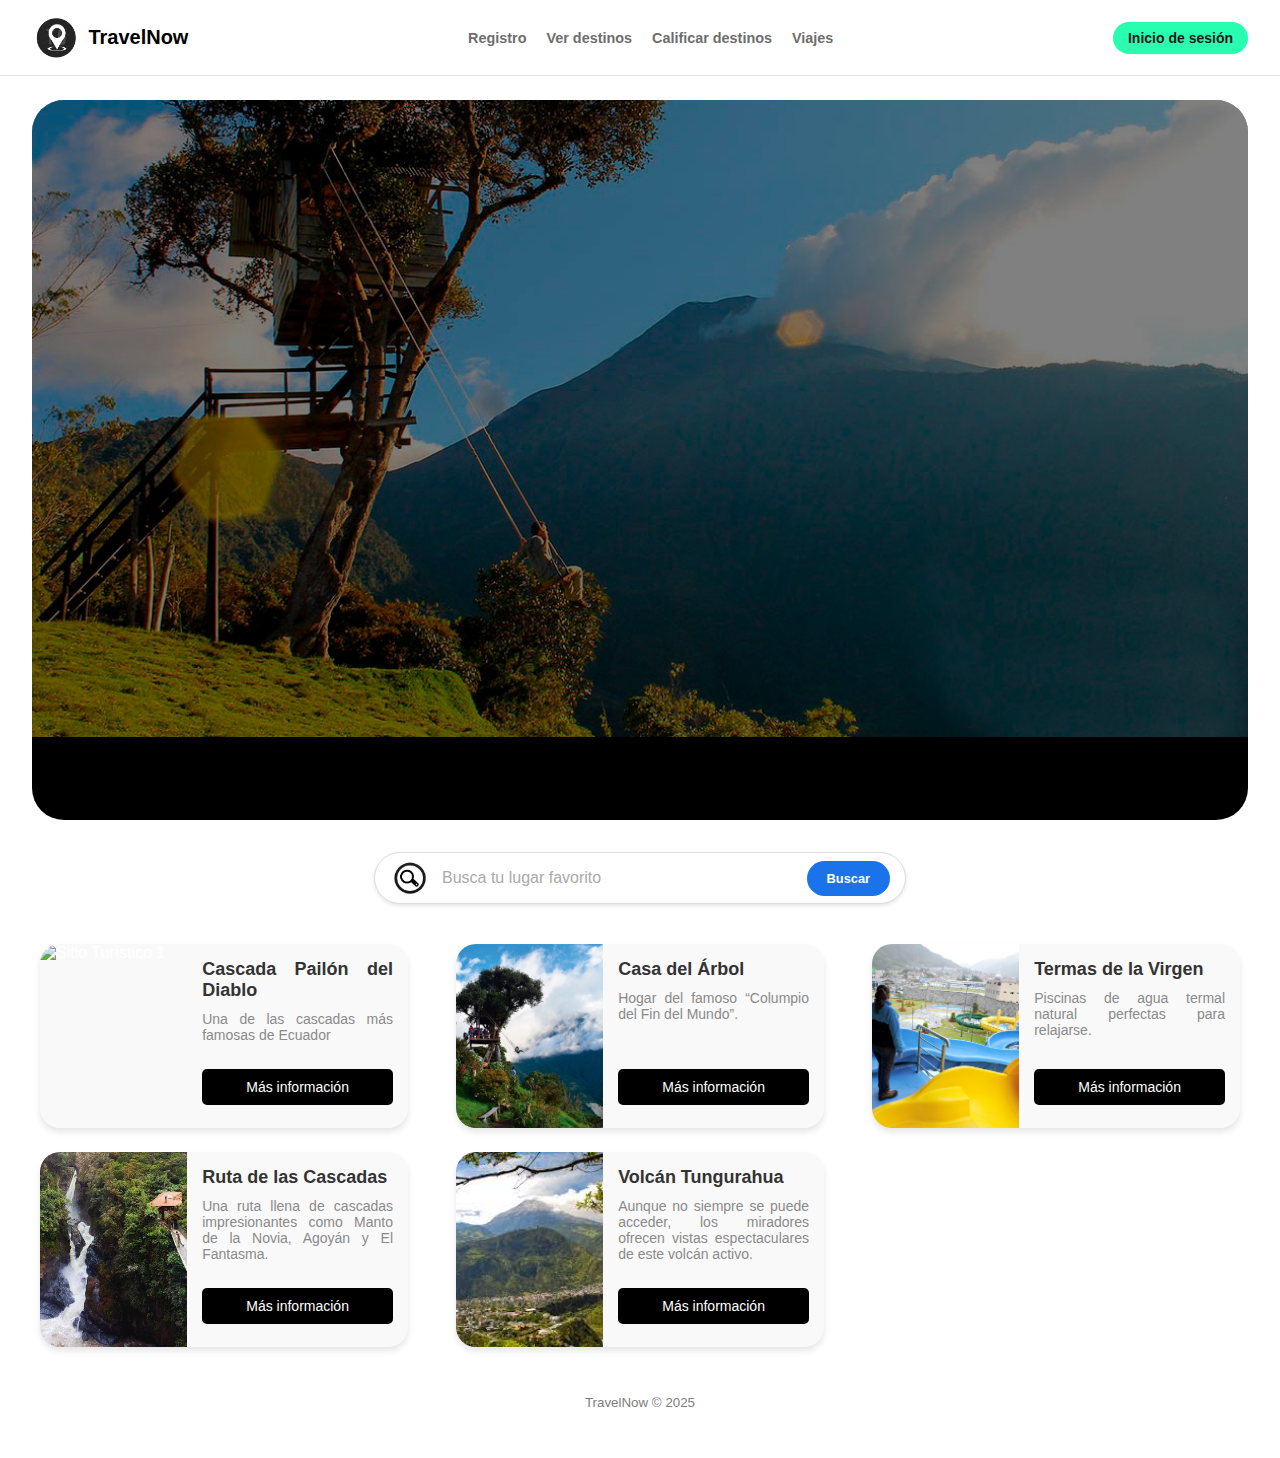
==== index.html @ 1797c6ad "add /admin, change styles" ====
<!DOCTYPE html>
<html lang="es">
  <head>
    <meta charset="UTF-8" />
    <meta name="viewport" content="width=device-width, initial-scale=1.0" />
    <title>TravelNow</title>
    <link rel="stylesheet" href="styles/index.css" />
    <!-- Archivo externo de CSS -->
  </head>

  <body>
    <header class="header">
      <!-- Logo -->
      <div class="logo">
        <img src="img/Icono.png" alt="Logo" />
        <span>TravelNow</span>
      </div>

      <!-- Menú central -->
      <ul class="menu">
        <li class="menu-item">Registro</li>
        <li class="menu-item">Ver destinos</li>
        <li class="menu-item">Calificar destinos</li>
        <li class="menu-item">Viajes</li>
      </ul>

      <!-- Opciones a la derecha -->
      <div class="right-options">
        <button id="redirectButton" class="button">Inicio de sesión</button>
      </div>
    </header>
    <div class="cover">
      <figure>
        <img src="img/home_background.jpg" alt="" />
        <figcaption>
          <h2 class="title">Conoce</h2>
          <h2 class="subtitle">Baños de Agua Santa</h2>
        </figcaption>
      </figure>
    </div>
    <section class="hero">
      <div class="hero-content">
        <!-- <p>
          agencias de turismo, lugares de entretenimiento, salud, servicios
          profesionales y todo lo que necesites.
        </p> -->
        <!-- Cuadro de búsqueda -->
        <div class="search-box">
          <i>
            <div class="logo">
              <img src="img/Buscador.png" alt="Logo" />
            </div>
          </i>
          <!-- Puedes usar un SVG o un ícono de FontAwesome -->
          <input type="text" placeholder="Busca tu lugar favorito " />
          <button>Buscar</button>
        </div>
        <!-- Cuadrícula de sitios turísticos -->
        <div class="turistic-section">
          <!-- <h2>Explora los mejores sitios turísticos</h2> -->
          <div class="turistic-grid">
            <!-- Item 1 -->
            <div class="grid-item">
              <img
                src="img/CascadaP.WEBP"
                alt="Sitio Turístico 1"
                class="item-image"
              />
              <div class="item-info">
                <h3>Cascada Pailón del Diablo</h3>
                <p>Una de las cascadas más famosas de Ecuador</p>
                <button class="info-button">Más información</button>
              </div>
            </div>

            <!-- Item 2 -->
            <div class="grid-item">
              <img
                src="img/CasaA.jpg"
                alt="Sitio Turístico 2"
                class="item-image"
              />
              <div class="item-info">
                <h3>Casa del Árbol</h3>
                <p>Hogar del famoso “Columpio del Fin del Mundo”.</p>
                <button class="info-button">Más información</button>
              </div>
            </div>

            <!-- Item 3 -->
            <div class="grid-item">
              <img
                src="img/TermasVirgen.jpg"
                alt="Sitio Turístico 3"
                class="item-image"
              />
              <div class="item-info">
                <h3>Termas de la Virgen</h3>
                <p>Piscinas de agua termal natural perfectas para relajarse.</p>
                <button class="info-button">Más información</button>
              </div>
            </div>
            <!-- Item 4 -->
            <div class="grid-item">
              <img
                src="img/RutaCascadas.jpg"
                alt="Sitio Turístico 4"
                class="item-image"
              />
              <div class="item-info">
                <h3>Ruta de las Cascadas</h3>
                <p>
                  Una ruta llena de cascadas impresionantes como Manto de la
                  Novia, Agoyán y El Fantasma.
                </p>
                <button class="info-button">Más información</button>
              </div>
            </div>
            <!-- Item 5 -->
            <div class="grid-item">
              <img
                src="img/VolcánTungurahua.jpg"
                alt="Sitio Turístico 5"
                class="item-image"
              />
              <div class="item-info">
                <h3>Volcán Tungurahua</h3>
                <p>
                  Aunque no siempre se puede acceder, los miradores ofrecen
                  vistas espectaculares de este volcán activo.
                </p>
                <button class="info-button">Más información</button>
              </div>
            </div>
          </div>
        </div>
      </div>
    </section>
    <footer class="footer">
      <small>TravelNow © 2025</small>
    </footer>
    <script src="./scripts/index.js"></script>
    <!-- Archivo externo de JavaScript -->
  </body>
</html>
---- styles/index.css ----
/* Estilo del encabezado */
.header {
  display: flex;
  align-items: center;
  justify-content: space-between;
  padding: 1.1rem 2rem;
  background-color: #fff; /* Fondo blanco */
  border-bottom: 1px solid rgb(230, 230, 230); /* Línea separadora */
}

/* Estilo del logo */
.logo {
  display: flex;
  align-items: center;
}
.logo img {
  height: 40px;
  margin-right: 10px; /* Espacio entre la imagen y el texto */
}
.logo span {
  font-size: 20px;
  font-weight: bold;
  color: #000;
}

/* Menú central */
.menu {
  display: flex;
  gap: 20px;
  list-style: none;
  margin: 0;
  padding: 0;
}
.menu-item {
  font-size: 0.9rem;
  color: rgb(110, 110, 110);
  font-weight: bold;
  cursor: pointer;
  transition: color 0.3s ease;
}

/* Opciones a la derecha */
.right-options {
  display: flex;
  align-items: center;
  gap: 15px;
}
.button {
  background-color: #28feaf;
  color: #181818;
  padding: 8px 15px;
  border-radius: 20px;
  font-size: 14px;
  font-weight: bold;
  text-decoration: none;
  border: none;
  cursor: pointer;
  transition: background-color 0.3s ease;
}
.button:hover {
  background-color: #65ffc7;
}

/* Cuadro de búsqueda */
.search-box {
  display: flex;
  align-items: center;
  background-color: #fff;
  border: 1px solid #ddd;
  border-radius: 50px;
  box-shadow: 0 2px 4px rgba(0, 0, 0, 0.1);
  width: 500px;
  padding: 5px 15px;
  margin: 20px auto; /* Centra el cuadro de búsqueda horizontalmente */
  margin-top: 0;
}

/* Campo de texto */
.search-box input[type='text'] {
  flex: 1;
  border: none;
  outline: none;
  font-size: 16px;
  color: #333;
}
.search-box input[type='text']::placeholder {
  color: #aaa;
}

/* Botón de búsqueda */
.search-box button {
  background-color: rgb(26, 115, 232);
  color: #fff;
  border: none;
  border-radius: 50px;
  padding: 10px 20px;
  font-size: 0.8rem;
  font-weight: bold;
  cursor: pointer;
  transition: background-color 0.3s ease;
}

/* Sección hero */
/* Estilo general */
body {
  margin: 0;
  font-family: Arial, sans-serif;
  /* background-image: url('../images/home_background.jpg'); Imagen de fondo para toda la página */
  background-color: white;
  overflow-y: none;
}

/* Sección hero */
.hero {
  width: 100%; /* Cubre todo el ancho */
  height: 100%; /* Cubre toda la altura del viewport */
  display: flex;
  justify-content: center; /* Centra el contenido horizontalmente */
  align-items: center; /* Centra el contenido verticalmente */
}

/* Contenido dentro del hero */
.hero-content {
  text-align: center;
  color: white;
  background: rgba(
    0,
    0,
    0,
    0.7
  ); /* Fondo oscuro semitransparente detrás del texto */
  width: 100%; /* Cubre todo el ancho */
  padding: 20px;
  padding-top: 0;
  padding-bottom: 0;
  border-radius: 5px;
  background: fixed; /* Fija el contenedor en la ventana */
  top: 0; /* Ajusta al inicio del viewport */
  left: 0; /* Ajusta al inicio del viewport */
}

/* Estilo del texto principal */
.texto-principal {
  font-family: 'Montserrat', sans-serif; /* Cambia a una fuente específica si conoces la que se usa */
  font-size: 3rem; /* Ajusta el tamaño según tu diseño */
  font-weight: bold;
  color: white; /* Color blanco para el texto */
  text-shadow: 2px 2px 5px rgba(0, 0, 0, 0.8); /* Sombra para darle profundidad */
  text-transform: uppercase; /* Texto en mayúsculas */
  text-align: center; /* Centrado */
}

/* Estilo del texto secundario (si lo necesitas) */
.texto-secundario {
  font-family: 'Dancing Script', cursive; /* Fuente con estilo manuscrito */
  font-size: 2rem; /* Ajusta el tamaño */
  font-weight: 400; /* Peso de la fuente */
  color: #32a852; /* Color verde */
  text-align: center;
  margin-bottom: 10px;
}

/* Estilos generales para la cuadrícula */
.turistic-grid {
  display: grid;
  grid-template-columns: repeat(3, 1fr); /* 4 columnas */
  gap: 1.5rem 3rem; /* Espacio entre los elementos */
  padding: 20px;
  padding-bottom: 0;
}

.cover {
  height: 80vh;
  margin: 2rem;
  border-radius: 2rem;
  margin-top: 1.5rem;
  background-color: black;
  overflow: hidden;
  width: 95%;
}
.cover figure {
  height: auto;
  margin: 0;
  width: 100%;
}
.cover img {
  width: 100%;
  object-fit: cover;
  object-position: top;
  opacity: 0.5;
  z-index: 98;
}

.cover h2 {
  z-index: 999;
  color: white;
}

.cover figcaption {
  position: absolute;
  transform: translate(150%, -1050%);
  background-color: red;
}

.cover .title {
  position: relative;
}
/* Estilo de cada elemento (item) */
.grid-item {
  display: flex;
  text-align: justify;
  flex-direction: row; /* Coloca la imagen y texto en fila */
  background-color: #f9f9f9; /* Fondo claro */
  border-radius: 20px; /* Bordes redondeados */
  overflow: hidden; /* Para evitar que los contenidos sobresalgan */
  box-shadow: 0 4px 6px rgba(0, 0, 0, 0.1); /* Sombra para darle profundidad */
}

.grid-item p {
  padding-bottom: 1rem;
}

/* Estilo de las imágenes */
.item-image {
  width: 40%; /* Imagen ocupa el 40% del ancho del item */
  object-fit: cover; /* Escala la imagen correctamente */
}

/* Información del sitio turístico */
.item-info {
  padding: 15px;
  flex: 1; /* El texto ocupa el espacio restante */
  display: flex;
  flex-direction: column;
  justify-content: center;
}

.item-info h3 {
  margin: 0;
  font-size: 18px;
  color: #333;
}

.item-info p {
  margin: 10px 0;
  font-size: 14px;
  color: #8a8a8a;
}

/* Botón de más información */
.info-button {
  background-color: #000000; /* Verde atractivo */
  color: white;
  border: none;
  padding: 10px 15px;
  border-radius: 5px;
  cursor: pointer;
  margin-top: auto; /* Empuja el botón hacia abajo */
  font-size: 14px;
  margin-bottom: 0.5rem;
}

footer {
  width: 100%;
  display: flex;
  align-items: center;
  justify-content: center;
  padding: 3rem 0;
}
footer small {
  text-align: center;
  color: rgb(125, 125, 125);
}
@media (max-width: 768px) {
  .turistic-grid {
    grid-template-columns: repeat(2, 1fr); /* Cambia a 2 columnas */
  }
}

@media (max-width: 480px) {
  .turistic-grid {
    grid-template-columns: 1fr; /* Una sola columna en móviles */
  }
}
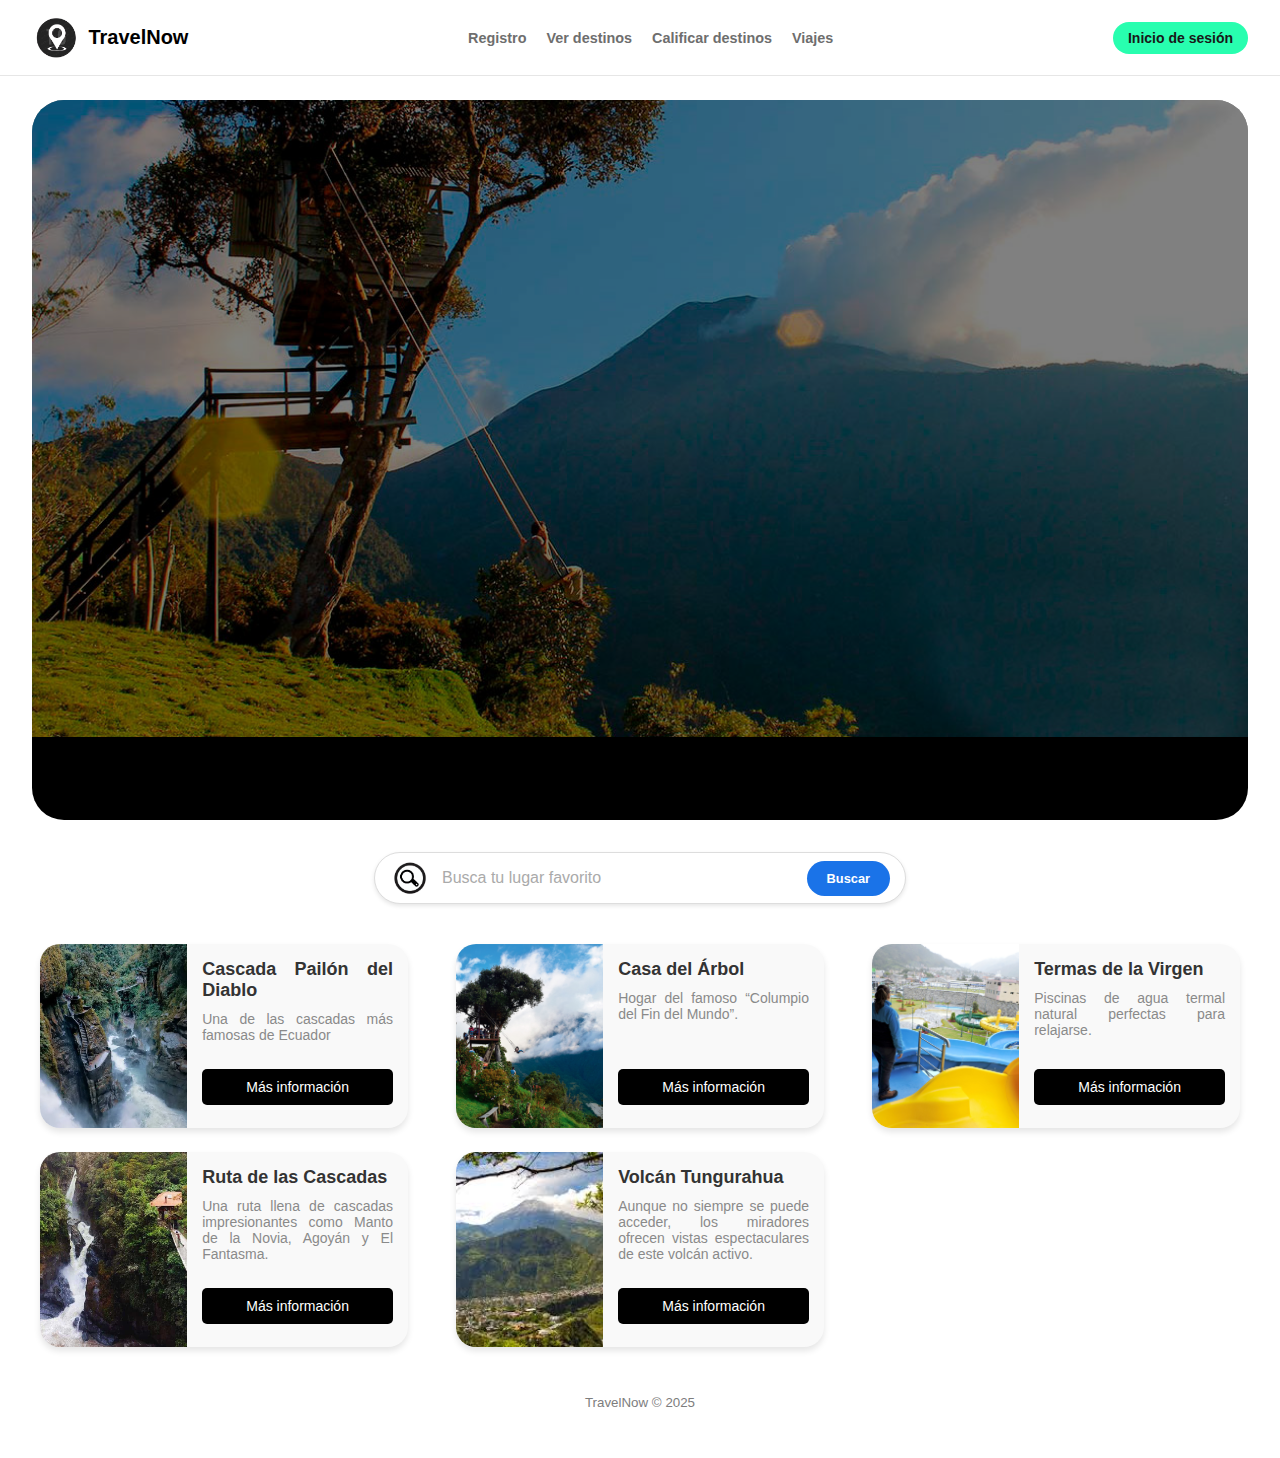
==== commit 09adebde: "fix image" ====
--- a/index.html
+++ b/index.html
@@ -62,7 +62,7 @@
             <!-- Item 1 -->
             <div class="grid-item">
               <img
-                src="img/CascadaP.WEBP"
+                src="img/cascadaPailon.webp"
                 alt="Sitio Turístico 1"
                 class="item-image"
               />
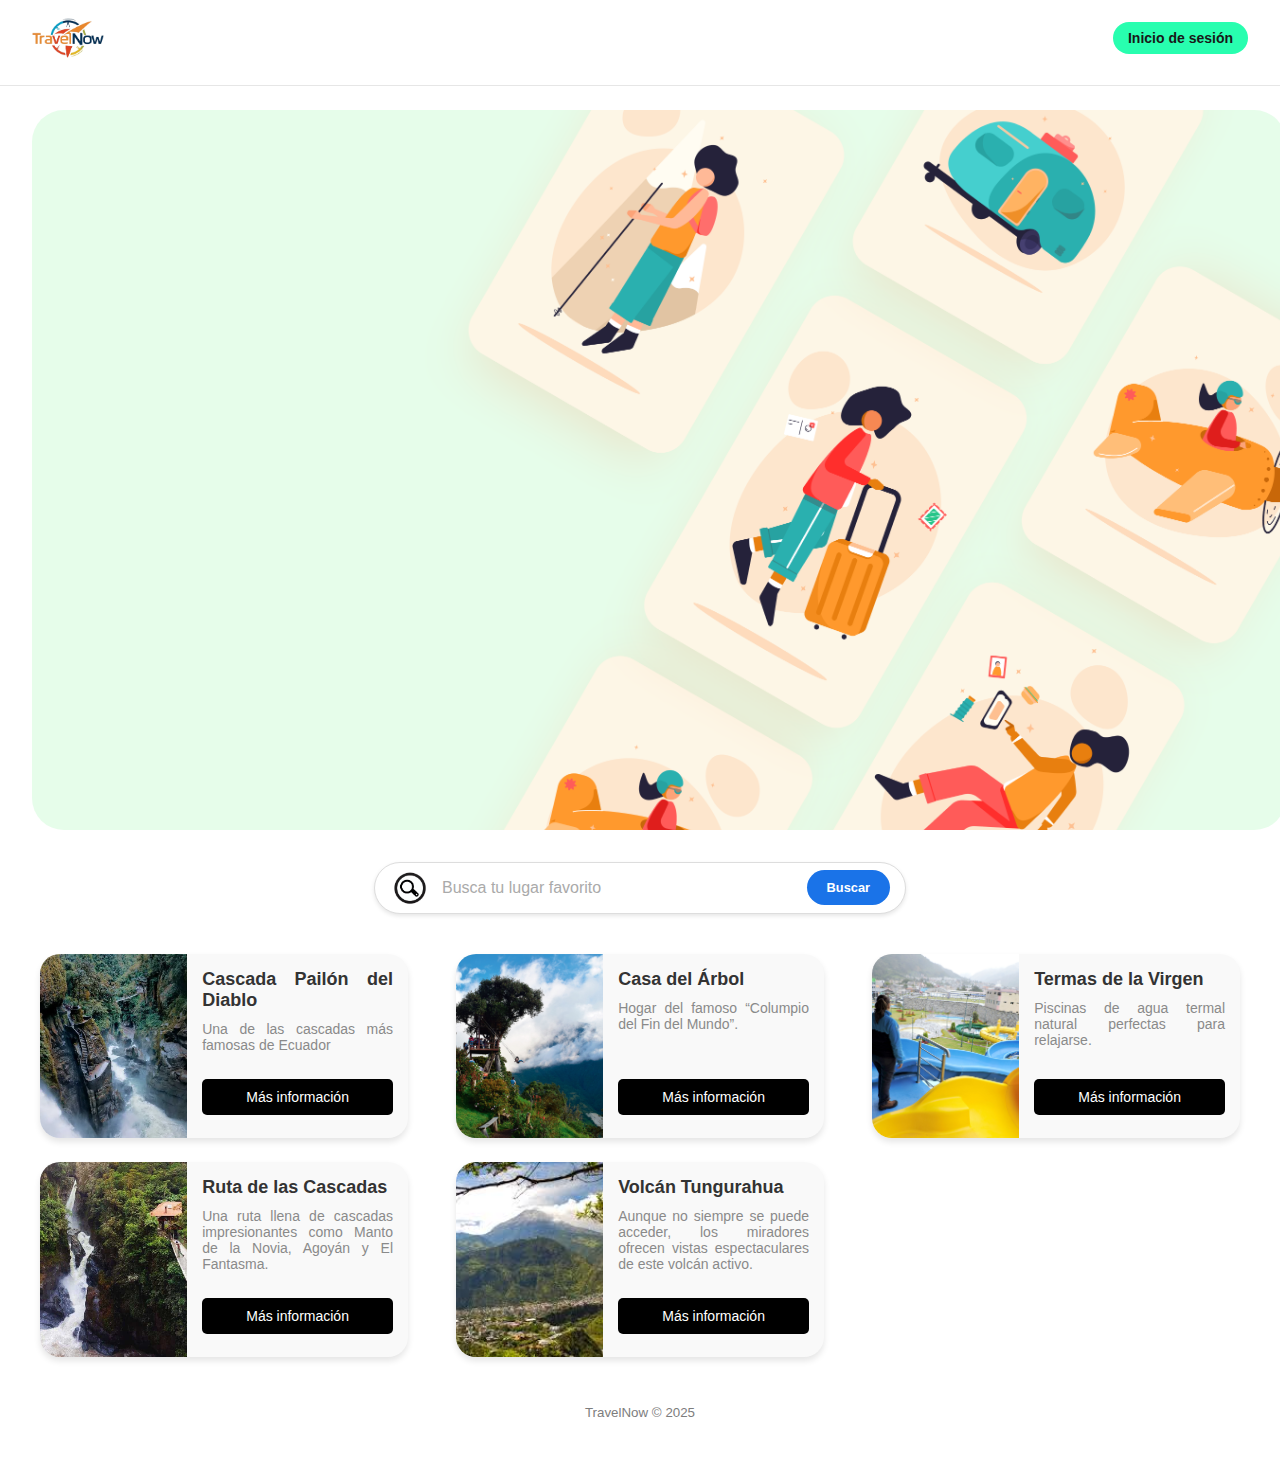
==== commit 8dbcfb91: "update home interface" ====
--- a/index.html
+++ b/index.html
@@ -4,6 +4,7 @@
     <meta charset="UTF-8" />
     <meta name="viewport" content="width=device-width, initial-scale=1.0" />
     <title>TravelNow</title>
+    <link rel="shortcut icon" href="img/f" type="image/x-icon">
     <link rel="stylesheet" href="styles/index.css" />
     <!-- Archivo externo de CSS -->
   </head>
@@ -12,17 +13,16 @@
     <header class="header">
       <!-- Logo -->
       <div class="logo">
-        <img src="img/Icono.png" alt="Logo" />
-        <span>TravelNow</span>
+        <img src="img/logo.png" alt="Logo" />
       </div>
 
       <!-- Menú central -->
-      <ul class="menu">
+      <!-- <ul class="menu">
         <li class="menu-item">Registro</li>
         <li class="menu-item">Ver destinos</li>
         <li class="menu-item">Calificar destinos</li>
         <li class="menu-item">Viajes</li>
-      </ul>
+      </ul> -->
 
       <!-- Opciones a la derecha -->
       <div class="right-options">
@@ -31,11 +31,11 @@
     </header>
     <div class="cover">
       <figure>
-        <img src="img/home_background.jpg" alt="" />
+        <img src="img/cover-home.png">
         <figcaption>
-          <h2 class="title">Conoce</h2>
-          <h2 class="subtitle">Baños de Agua Santa</h2>
-        </figcaption>
+          <h2 >Conoce</h2>
+          <h3 >Baños de Agua Santa</h3>
+          </figcaption>
       </figure>
     </div>
     <section class="hero">
--- a/styles/index.css
+++ b/styles/index.css
@@ -4,6 +4,7 @@
   align-items: center;
   justify-content: space-between;
   padding: 1.1rem 2rem;
+  padding-bottom: 1.7rem;
   background-color: #fff; /* Fondo blanco */
   border-bottom: 1px solid rgb(230, 230, 230); /* Línea separadora */
 }
@@ -174,9 +175,9 @@
   margin: 2rem;
   border-radius: 2rem;
   margin-top: 1.5rem;
-  background-color: black;
+  /* background-color: black; */
   overflow: hidden;
-  width: 95%;
+  width: 98%;
 }
 .cover figure {
   height: auto;
@@ -187,7 +188,7 @@
   width: 100%;
   object-fit: cover;
   object-position: top;
-  opacity: 0.5;
+  /* opacity: 0.5; */
   z-index: 98;
 }
 
@@ -198,8 +199,23 @@
 
 .cover figcaption {
   position: absolute;
-  transform: translate(150%, -1050%);
-  background-color: red;
+  transform:translate(20%, -300%);
+  display: none;
+}
+
+.cover figcaption h2{
+  font-size: 5rem;
+  color: green;
+}
+
+.cover figcaption h3{
+  font-size: 2.5rem;
+  color: green;
+}
+
+
+.cover figcaption :is(h2, h3){
+  margin: 0;
 }
 
 .cover .title {
